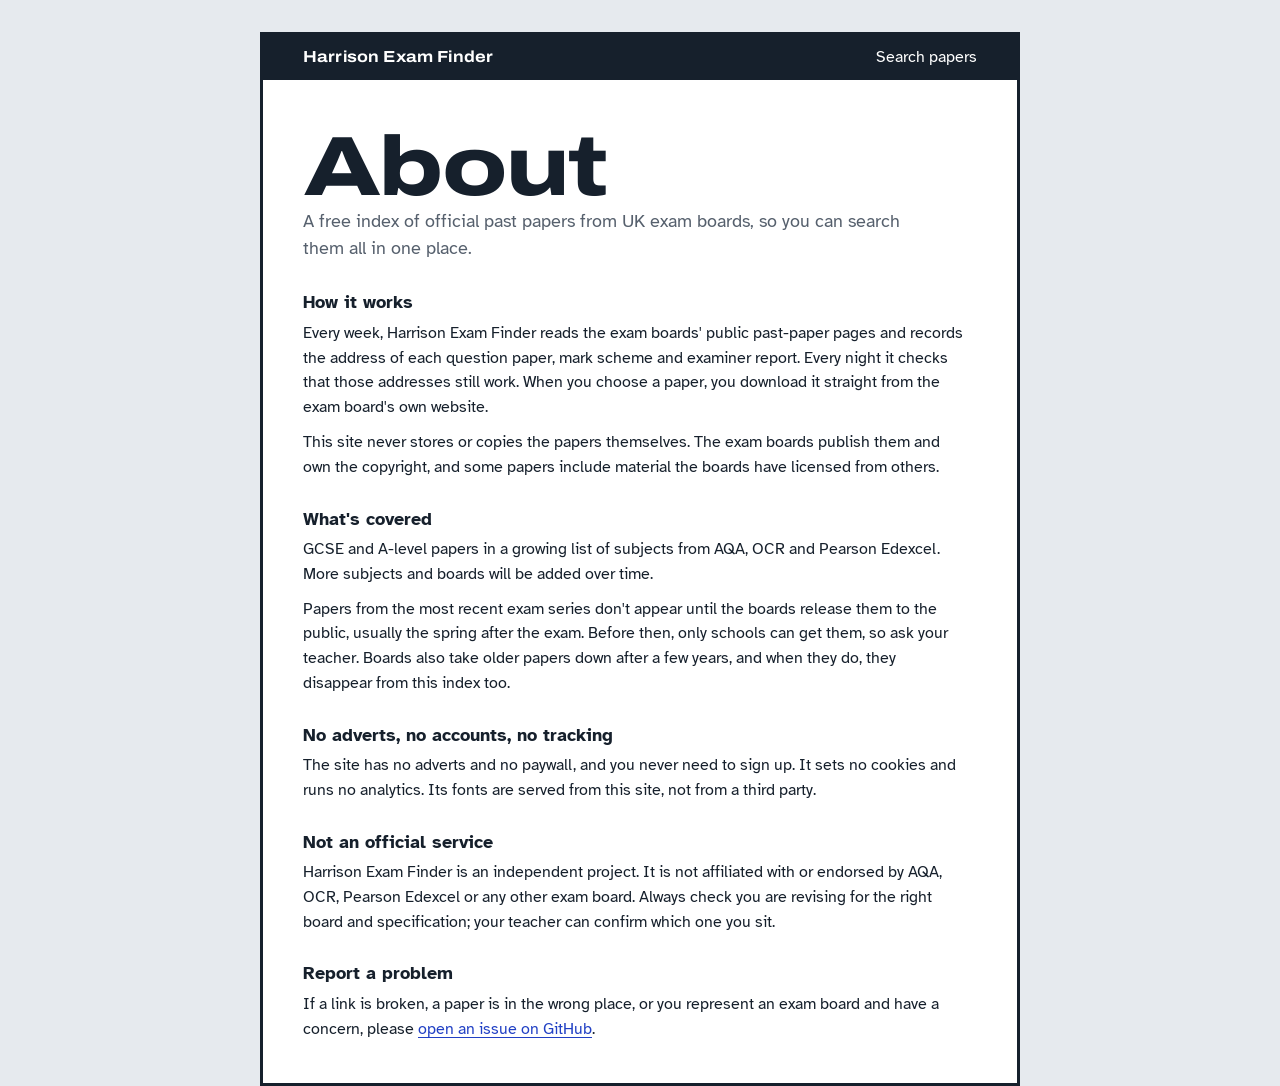
==== site/about.html @ 815ff641 "Add files via upload" ====
<!doctype html>
<html lang="en-GB">
<head>
<meta charset="utf-8">
<meta name="viewport" content="width=device-width, initial-scale=1">
<title>About - Harrison Exam Finder</title>
<meta name="description" content="How Harrison Exam Finder works, what it covers, and how to report a problem.">
<link rel="stylesheet" href="styles.css">
</head>
<body>
<header class="cover page">
  <div class="cover__strip">
    <a class="brand" href="./">Harrison Exam Finder</a>
    <nav><a href="./">Search papers</a></nav>
  </div>
  <div class="cover__body">
    <h1 class="title">About</h1>
    <div class="prose">
      <p class="lede">A free index of official past papers from UK exam boards, so you can search them all in one place.</p>

      <h2>How it works</h2>
      <p>Every week, Harrison Exam Finder reads the exam boards' public past-paper pages and records the address of each question paper, mark scheme and examiner report. Every night it checks that those addresses still work. When you choose a paper, you download it straight from the exam board's own website.</p>
      <p>This site never stores or copies the papers themselves. The exam boards publish them and own the copyright, and some papers include material the boards have licensed from others.</p>

      <h2>What's covered</h2>
      <p>GCSE and A-level papers in a growing list of subjects from AQA, OCR and Pearson Edexcel. More subjects and boards will be added over time.</p>
      <p>Papers from the most recent exam series don't appear until the boards release them to the public, usually the spring after the exam. Before then, only schools can get them, so ask your teacher. Boards also take older papers down after a few years, and when they do, they disappear from this index too.</p>

      <h2>No adverts, no accounts, no tracking</h2>
      <p>The site has no adverts and no paywall, and you never need to sign up. It sets no cookies and runs no analytics. Its fonts are served from this site, not from a third party.</p>

      <h2>Not an official service</h2>
      <p>Harrison Exam Finder is an independent project. It is not affiliated with or endorsed by AQA, OCR, Pearson Edexcel or any other exam board. Always check you are revising for the right board and specification; your teacher can confirm which one you sit.</p>

      <h2>Report a problem</h2>
      <p>If a link is broken, a paper is in the wrong place, or you represent an exam board and have a concern, please <a href="https://github.com/readschool/harrison-exam-finder/issues">open an issue on GitHub</a>.</p>
    </div>
  </div>
</header>
</body>
</html>
---- site/styles.css ----
@font-face {
  font-family: "Archivo";
  src: url("fonts/archivo-variable.woff2") format("woff2");
  font-weight: 100 900;
  font-stretch: 62% 125%;
  font-display: swap;
}
@font-face {
  font-family: "Atkinson Hyperlegible";
  src: url("fonts/atkinson-hyperlegible-latin-400-normal.woff2") format("woff2");
  font-weight: 400;
  font-display: swap;
}
@font-face {
  font-family: "Atkinson Hyperlegible";
  src: url("fonts/atkinson-hyperlegible-latin-700-normal.woff2") format("woff2");
  font-weight: 700;
  font-display: swap;
}

:root {
  --hall: #e6eaee;      /* exam hall floor: the page */
  --paper: #ffffff;     /* the paper itself */
  --ink: #16202c;       /* printed text and box rules */
  --pencil: #56606d;    /* secondary text */
  --rule: #c5cdd6;      /* answer lines */
  --biro: #2140c4;      /* links, focus, question papers */
  --redpen: #b3162c;    /* mark schemes */
  --highlight: #ffe45c; /* chosen filters */
  --on-highlight: #16202c;

  --display: "Archivo", "Arial Narrow", Arial, sans-serif;
  --text: "Atkinson Hyperlegible", Arial, sans-serif;

  --step--1: 0.875rem;
  --step-0: 1rem;
  --step-1: 1.125rem;
  --step-2: 1.5rem;
  --step-4: clamp(2.6rem, 7vw + 0.5rem, 5.25rem);
  --gutter: clamp(16px, 4vw, 40px);
  --measure: 66ch;
  color-scheme: light;
}

@media (prefers-color-scheme: dark) {
  :root {
    --hall: #0e141a;
    --paper: #17202a;
    --ink: #e6ebf0;
    --pencil: #9aa6b3;
    --rule: #2d3a47;
    --biro: #93a6ff;
    --redpen: #ff8090;
    --highlight: #e9d23c;
    --on-highlight: #16202c;
    color-scheme: dark;
  }
}

* { box-sizing: border-box; }
html { -webkit-text-size-adjust: 100%; }
body {
  margin: 0;
  background: var(--hall);
  color: var(--ink);
  font: 400 var(--step-0)/1.55 var(--text);
}
a { color: var(--biro); text-underline-offset: 0.18em; }
:focus-visible { outline: 3px solid var(--biro); outline-offset: 2px; }

.skip {
  position: absolute; left: -999px; top: 8px;
  background: var(--paper); padding: 8px 12px; z-index: 10;
}
.skip:focus { left: 8px; }

/* ---- Cover sheet ------------------------------------------------------- */

.cover {
  background: var(--paper);
  max-width: 1120px;
  margin: 0 auto;
  border-bottom: 3px solid var(--ink);
}
@media (min-width: 900px) {
  .cover { margin-top: 32px; border: 3px solid var(--ink); }
}

.cover__strip {
  display: flex; justify-content: space-between; align-items: center; gap: 16px;
  padding: 10px var(--gutter);
  background: var(--ink); color: var(--paper);
}
.cover__strip a { color: var(--paper); text-decoration: none; }
.cover__strip a:hover { text-decoration: underline; }
.brand {
  font-family: var(--display);
  font-weight: 700;
  font-stretch: 112%;
  letter-spacing: 0.01em;
}

.cover__body { padding: clamp(24px, 5vw, 48px) var(--gutter) clamp(28px, 5vw, 44px); }

.title {
  margin: 0;
  font-family: var(--display);
  font-size: var(--step-4);
  font-weight: 800;
  font-stretch: 125%;
  line-height: 0.95;
  letter-spacing: -0.02em;
}
.lede {
  margin: 14px 0 28px;
  max-width: 52ch;
  font-size: var(--step-1);
  color: var(--pencil);
}

/* Filters drawn as the candidate-details boxes on an exam paper cover. */
.boxes {
  display: grid;
  grid-template-columns: 2fr repeat(5, minmax(0, 1fr));
  border: 2px solid var(--ink);
}
.box {
  position: relative;
  display: flex; flex-direction: column;
  border-right: 2px solid var(--ink);
  min-width: 0;
}
.box:last-child { border-right: 0; }
.box label {
  padding: 6px 10px 0;
  font-size: var(--step--1);
  font-weight: 700;
  color: var(--pencil);
}
.box input, .box select {
  appearance: none;
  width: 100%;
  border: 0; border-radius: 0;
  background: transparent;
  color: var(--ink);
  font: 700 var(--step-1)/1.3 var(--text);
  padding: 4px 10px 10px;
  min-height: 44px;
}
.box select {
  padding-right: 28px;
  background-image: linear-gradient(45deg, transparent 50%, currentColor 50%), linear-gradient(-45deg, transparent 50%, currentColor 50%);
  background-position: calc(100% - 15px) 55%, calc(100% - 10px) 55%;
  background-size: 5px 5px;
  background-repeat: no-repeat;
  cursor: pointer;
}
.box select option { color: #16202c; background: #fff; }
.box input::placeholder { color: var(--pencil); font-weight: 400; opacity: 0.8; }
.box input:focus-visible, .box select:focus-visible { outline: 3px solid var(--biro); outline-offset: -3px; }
.box.is-set { background: var(--highlight); }
.box.is-set label, .box.is-set input, .box.is-set select { color: var(--on-highlight); }

@media (max-width: 899px) {
  .boxes { grid-template-columns: 1fr 1fr; }
  .box { border-right: 2px solid var(--ink); border-bottom: 2px solid var(--ink); }
  .box:nth-child(odd):not(.box--wide) { border-right: 0; }
  .box--wide { grid-column: 1 / -1; border-right: 0; }
  .box:last-child { grid-column: 1 / -1; border-bottom: 0; }
}

.cover__notes {
  display: grid;
  grid-template-columns: 1fr 1fr;
  gap: 16px 48px;
  margin-top: 28px;
  font-size: var(--step--1);
  color: var(--pencil);
}
.cover__notes h2 {
  margin: 0 0 4px;
  font: 700 var(--step-0)/1.3 var(--text);
  color: var(--ink);
}
.cover__notes ul { margin: 0; padding-left: 1.1em; }
.cover__notes li + li { margin-top: 2px; }
.cover__notes p { margin: 0 0 6px; max-width: var(--measure); }
@media (max-width: 699px) { .cover__notes { grid-template-columns: 1fr; } }

/* ---- Results ------------------------------------------------------------ */

main {
  max-width: 1120px;
  margin: 0 auto;
  padding: 28px var(--gutter) 40px;
}
main:focus { outline: none; }
@media (min-width: 900px) { main { padding-left: 0; padding-right: 0; } }

.count { margin: 0 0 16px; font-weight: 700; }

.group {
  background: var(--paper);
  border: 2px solid var(--ink);
  margin-bottom: 24px;
}
.group__head {
  display: flex; flex-wrap: wrap; align-items: baseline; justify-content: space-between; gap: 4px 16px;
  padding: 14px 18px 12px;
  border-bottom: 2px solid var(--ink);
}
.group__title {
  margin: 0;
  font-family: var(--display);
  font-size: var(--step-2);
  font-weight: 700;
  font-stretch: 110%;
  line-height: 1.15;
}
.group__spec { margin: 0; color: var(--pencil); font-size: var(--step--1); }

/* One series per block; the series sits in the left margin like a page margin. */
.series {
  display: grid;
  grid-template-columns: 9.5rem 1fr;
  border-top: 1px solid var(--rule);
}
.series:first-child { border-top: 0; }
.series__name {
  margin: 0;
  padding: 12px 14px 12px 18px;
  font: 700 var(--step-0)/1.3 var(--text);
  border-right: 2px solid var(--ink);
}
.series__rows { min-width: 0; }

.row {
  display: flex; flex-wrap: wrap; align-items: center; justify-content: space-between;
  gap: 8px 16px;
  padding: 10px 18px;
  border-top: 1px solid var(--rule);
}
.row:first-child { border-top: 0; }
.row__name { margin: 0; font-weight: 700; }
.tier {
  display: inline-block;
  margin-left: 8px;
  padding: 0 6px;
  border: 1.5px solid currentColor;
  font-size: var(--step--1);
  font-weight: 700;
  color: var(--pencil);
  vertical-align: 1px;
}

.docs { display: flex; flex-wrap: wrap; gap: 8px; margin: 0; padding: 0; list-style: none; }
.docs__gap { display: none; }
@media (min-width: 760px) {
  .docs { display: grid; grid-auto-flow: column; grid-auto-columns: auto; justify-content: end; }
  .docs > li:nth-child(1) { width: 8.6rem; }
  .docs > li:nth-child(2) { width: 7.6rem; }
  .docs > li:nth-child(3) { width: 9.1rem; }
  .docs > li .doc { width: 100%; text-align: center; }
  .docs__gap { display: block; }
}
.doc {
  display: inline-block;
  padding: 5px 10px;
  border: 2px solid currentColor;
  font-size: var(--step--1);
  font-weight: 700;
  text-decoration: none;
  white-space: nowrap;
}
.doc:hover { background: color-mix(in srgb, currentColor 10%, transparent); }
.doc--question_paper { color: var(--biro); }
.doc--mark_scheme { color: var(--redpen); }
.doc--examiner_report, .doc--insert, .doc--answer_book { color: var(--pencil); }

@media (max-width: 599px) {
  .series { grid-template-columns: 1fr; }
  .series__name { border-right: 0; border-bottom: 1px solid var(--rule); padding-bottom: 8px; }
  .row { padding: 12px 18px; }
}

.empty {
  background: var(--paper);
  border: 2px dashed var(--pencil);
  padding: 24px;
}
.empty h2 { margin: 0 0 6px; font: 700 var(--step-1)/1.3 var(--text); }
.empty p { margin: 0; max-width: var(--measure); }
.empty button { margin-top: 12px; }

.more, .empty button {
  display: block;
  margin: 8px auto 0;
  padding: 10px 18px;
  background: var(--paper);
  color: var(--ink);
  border: 2px solid var(--ink);
  font: 700 var(--step-0)/1 var(--text);
  cursor: pointer;
}
.empty button { margin-left: 0; }
.more:hover, .empty button:hover { background: var(--highlight); color: var(--on-highlight); }

.foot {
  max-width: 1120px;
  margin: 0 auto;
  padding: 24px var(--gutter) 48px;
  border-top: 2px solid var(--ink);
  font-size: var(--step--1);
  color: var(--pencil);
}
.foot p { margin: 0 0 6px; max-width: var(--measure); }
@media (min-width: 900px) { .foot { padding-left: 0; padding-right: 0; } }

/* ---- About page ---------------------------------------------------------- */

.page { max-width: 760px; }
.page .cover__body { padding-bottom: 32px; }
.prose { max-width: var(--measure); }
.prose h2 { font: 700 var(--step-1)/1.3 var(--text); margin: 28px 0 6px; }
.prose p, .prose li { margin: 0 0 10px; }

@media (prefers-reduced-motion: no-preference) {
  .box { transition: background-color 120ms ease-out; }
}
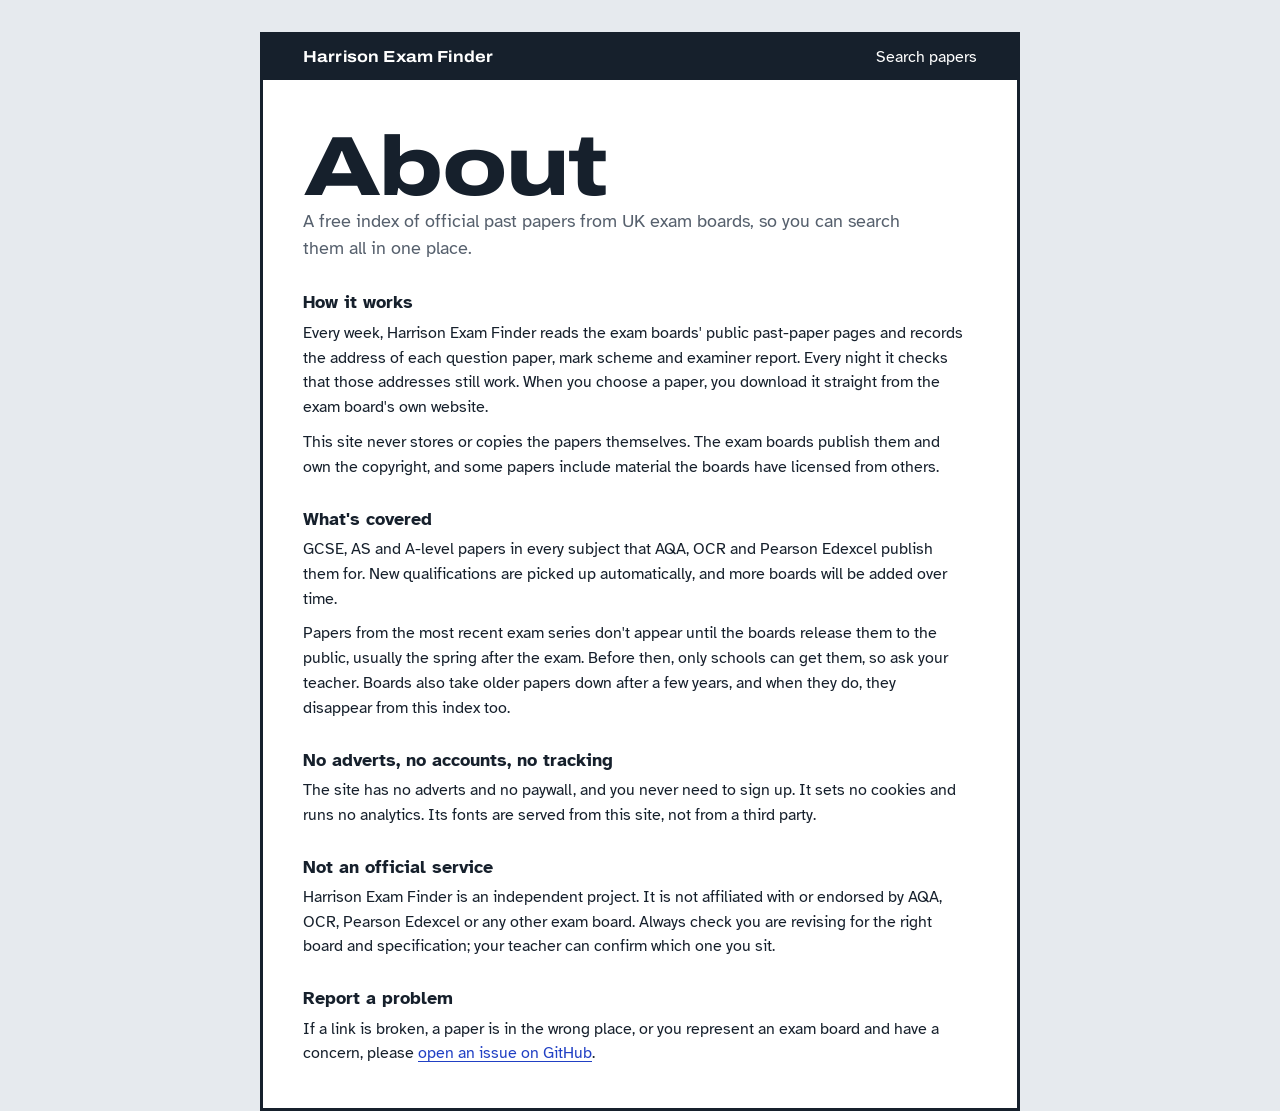
==== commit d0b5ffa1: "Add files via upload" ====
--- a/site/about.html
+++ b/site/about.html
@@ -23,7 +23,7 @@
       <p>This site never stores or copies the papers themselves. The exam boards publish them and own the copyright, and some papers include material the boards have licensed from others.</p>
 
       <h2>What's covered</h2>
-      <p>GCSE and A-level papers in a growing list of subjects from AQA, OCR and Pearson Edexcel. More subjects and boards will be added over time.</p>
+      <p>GCSE, AS and A-level papers in every subject that AQA, OCR and Pearson Edexcel publish them for. New qualifications are picked up automatically, and more boards will be added over time.</p>
       <p>Papers from the most recent exam series don't appear until the boards release them to the public, usually the spring after the exam. Before then, only schools can get them, so ask your teacher. Boards also take older papers down after a few years, and when they do, they disappear from this index too.</p>
 
       <h2>No adverts, no accounts, no tracking</h2>
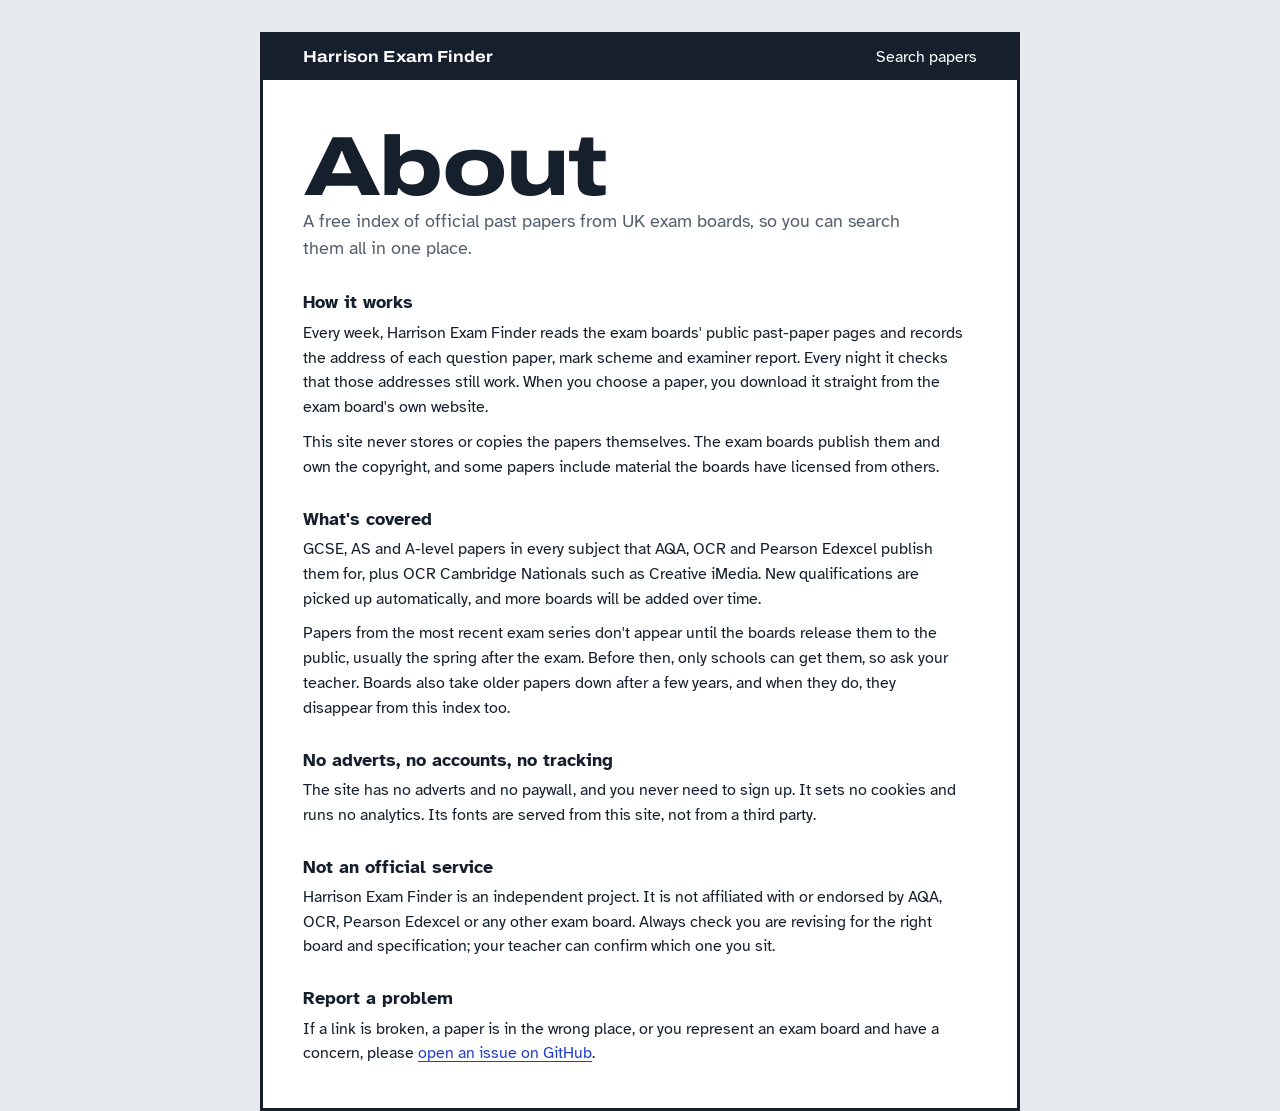
==== commit b361125c: "Add files via upload" ====
--- a/site/about.html
+++ b/site/about.html
@@ -23,7 +23,7 @@
       <p>This site never stores or copies the papers themselves. The exam boards publish them and own the copyright, and some papers include material the boards have licensed from others.</p>
 
       <h2>What's covered</h2>
-      <p>GCSE, AS and A-level papers in every subject that AQA, OCR and Pearson Edexcel publish them for. New qualifications are picked up automatically, and more boards will be added over time.</p>
+      <p>GCSE, AS and A-level papers in every subject that AQA, OCR and Pearson Edexcel publish them for, plus OCR Cambridge Nationals such as Creative iMedia. New qualifications are picked up automatically, and more boards will be added over time.</p>
       <p>Papers from the most recent exam series don't appear until the boards release them to the public, usually the spring after the exam. Before then, only schools can get them, so ask your teacher. Boards also take older papers down after a few years, and when they do, they disappear from this index too.</p>
 
       <h2>No adverts, no accounts, no tracking</h2>
--- a/site/styles.css
+++ b/site/styles.css
@@ -304,6 +304,8 @@
 }
 .empty button { margin-left: 0; }
 .more:hover, .empty button:hover { background: var(--highlight); color: var(--on-highlight); }
+/* The display rule above would otherwise override the hidden attribute. */
+[hidden] { display: none !important; }
 
 .foot {
   max-width: 1120px;
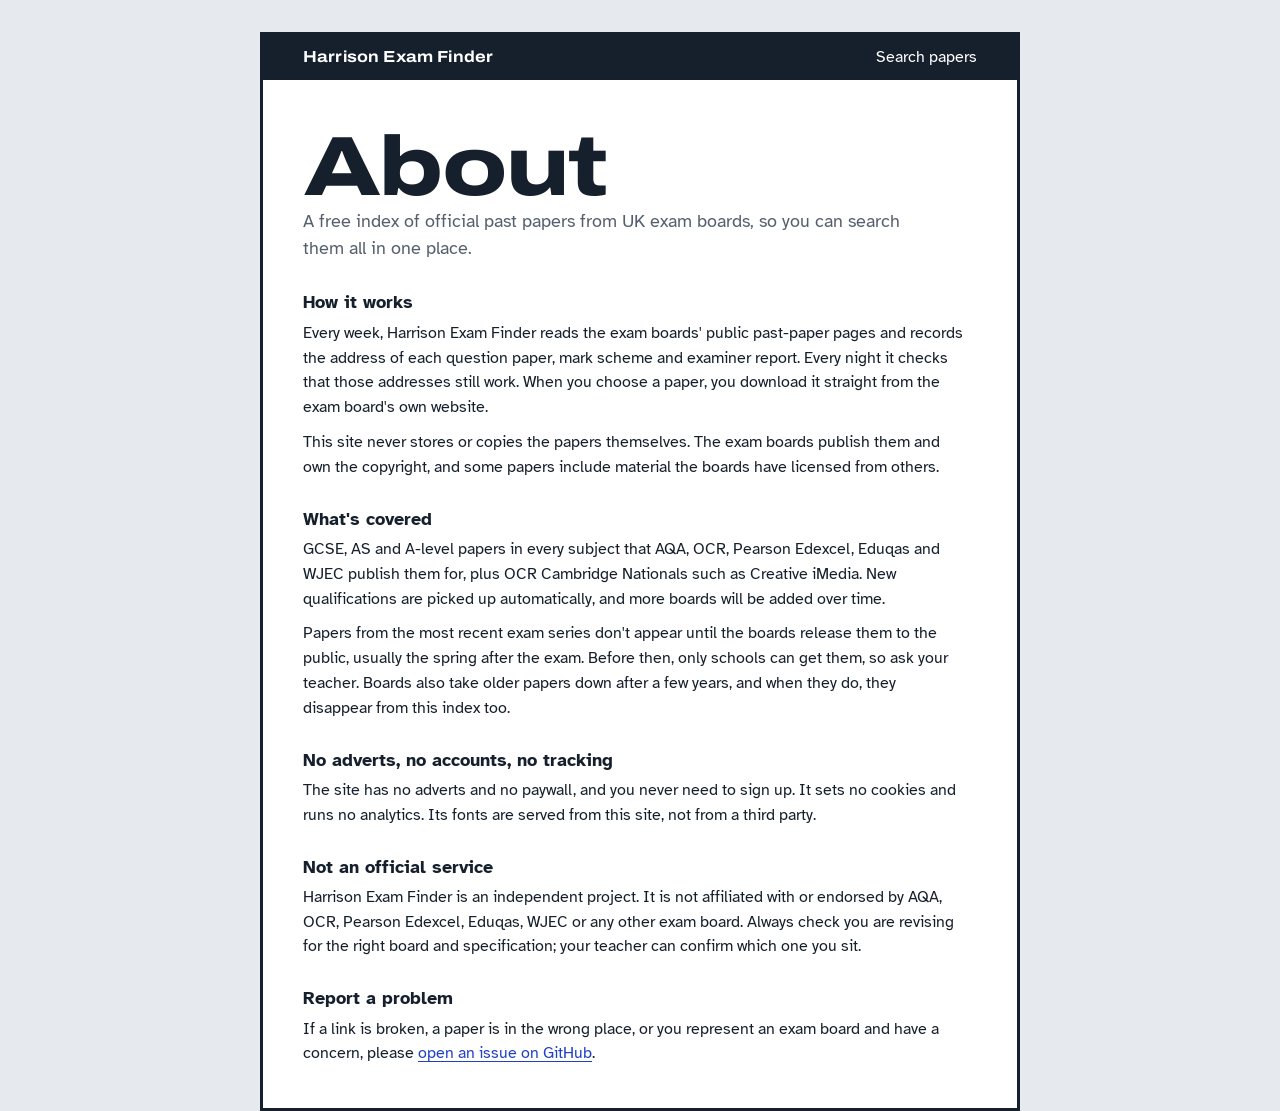
==== commit b29c5ecd: "Add files via upload" ====
--- a/site/about.html
+++ b/site/about.html
@@ -23,14 +23,14 @@
       <p>This site never stores or copies the papers themselves. The exam boards publish them and own the copyright, and some papers include material the boards have licensed from others.</p>
 
       <h2>What's covered</h2>
-      <p>GCSE, AS and A-level papers in every subject that AQA, OCR and Pearson Edexcel publish them for, plus OCR Cambridge Nationals such as Creative iMedia. New qualifications are picked up automatically, and more boards will be added over time.</p>
+      <p>GCSE, AS and A-level papers in every subject that AQA, OCR, Pearson Edexcel, Eduqas and WJEC publish them for, plus OCR Cambridge Nationals such as Creative iMedia. New qualifications are picked up automatically, and more boards will be added over time.</p>
       <p>Papers from the most recent exam series don't appear until the boards release them to the public, usually the spring after the exam. Before then, only schools can get them, so ask your teacher. Boards also take older papers down after a few years, and when they do, they disappear from this index too.</p>
 
       <h2>No adverts, no accounts, no tracking</h2>
       <p>The site has no adverts and no paywall, and you never need to sign up. It sets no cookies and runs no analytics. Its fonts are served from this site, not from a third party.</p>
 
       <h2>Not an official service</h2>
-      <p>Harrison Exam Finder is an independent project. It is not affiliated with or endorsed by AQA, OCR, Pearson Edexcel or any other exam board. Always check you are revising for the right board and specification; your teacher can confirm which one you sit.</p>
+      <p>Harrison Exam Finder is an independent project. It is not affiliated with or endorsed by AQA, OCR, Pearson Edexcel, Eduqas, WJEC or any other exam board. Always check you are revising for the right board and specification; your teacher can confirm which one you sit.</p>
 
       <h2>Report a problem</h2>
       <p>If a link is broken, a paper is in the wrong place, or you represent an exam board and have a concern, please <a href="https://github.com/readschool/harrison-exam-finder/issues">open an issue on GitHub</a>.</p>
